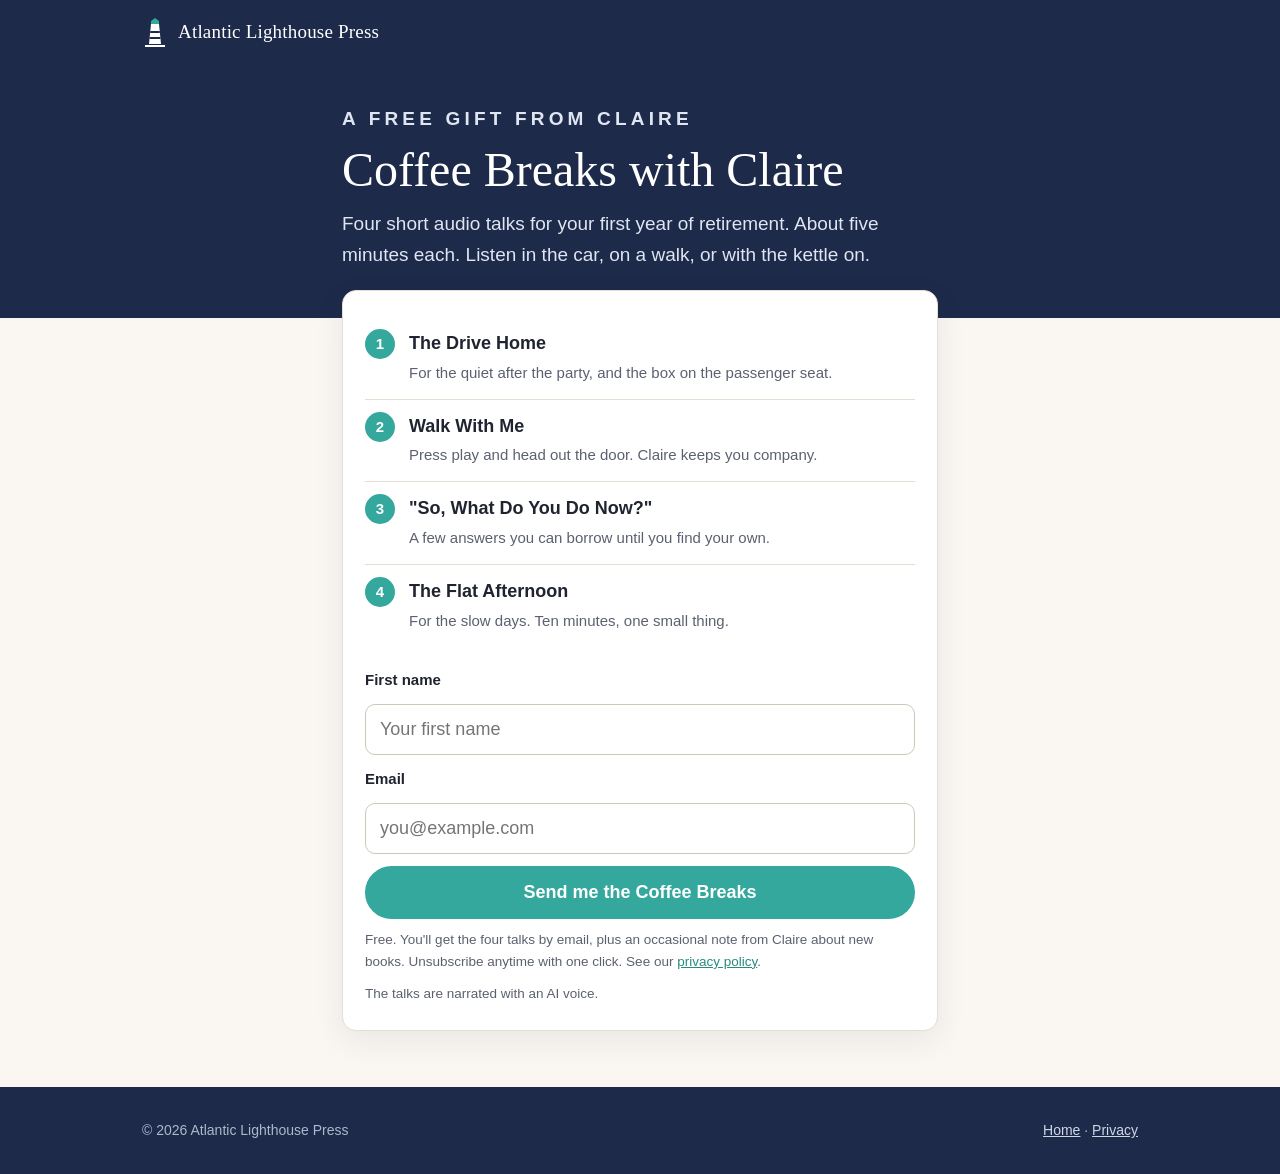
==== claire/index.html @ 7be4903c "Add files via upload" ====
<!DOCTYPE html>
<html lang="en">
<head>
<meta charset="utf-8">
<meta name="viewport" content="width=device-width, initial-scale=1">
<title>Coffee Breaks with Claire · A free gift from Claire Penrose</title>
<meta name="description" content="Four short audio talks for your first year of retirement, from Claire Penrose, author of Retirement for Women: The First 52 Weeks.">
<meta name="robots" content="noindex">
<link rel="stylesheet" href="../assets/style.css">
</head>
<body>

<header class="top">
  <div class="wrap">
    <a class="brand" href="../">
      <svg width="26" height="30" viewBox="0 0 26 30" aria-hidden="true"><path d="M13 1l4 3v3H9V4z" fill="#35a89e"/><path d="M9 7h8l2 20H7z" fill="#fff"/><path d="M8.2 15h9.6M7.6 21h10.8" stroke="#1d2a4a" stroke-width="2"/><path d="M3 29h20" stroke="#fff" stroke-width="2"/></svg>
      Atlantic Lighthouse Press
    </a>
  </div>
</header>

<div class="gift-hero">
  <div class="wrap narrow">
    <p class="kicker">A free gift from Claire</p>
    <h1>Coffee Breaks with Claire</h1>
    <p>Four short audio talks for your first year of retirement. About five minutes each. Listen in the car, on a walk, or with the kettle on.</p>
  </div>
</div>

<main class="wrap narrow" style="padding-bottom:56px">
  <div class="card">
    <ul class="episodes">
      <li><span class="n">1</span><div><b>The Drive Home</b><span>For the quiet after the party, and the box on the passenger seat.</span></div></li>
      <li><span class="n">2</span><div><b>Walk With Me</b><span>Press play and head out the door. Claire keeps you company.</span></div></li>
      <li><span class="n">3</span><div><b>"So, What Do You Do Now?"</b><span>A few answers you can borrow until you find your own.</span></div></li>
      <li><span class="n">4</span><div><b>The Flat Afternoon</b><span>For the slow days. Ten minutes, one small thing.</span></div></li>
    </ul>

    <!-- KIT FORM: replace this form with the Kit embed once the account is set up -->
    <form class="signup" id="signup" action="#" method="post">
      <label for="fname">First name</label>
      <input type="text" id="fname" name="first_name" autocomplete="given-name" placeholder="Your first name">
      <label for="email">Email</label>
      <input type="email" id="email" name="email_address" autocomplete="email" placeholder="you@example.com" required>
      <button class="btn" type="submit">Send me the Coffee Breaks</button>
    </form>
    <p class="fine">Free. You'll get the four talks by email, plus an occasional note from Claire about new books. Unsubscribe anytime with one click. See our <a href="../privacy/">privacy policy</a>.</p>
    <p class="fine">The talks are narrated with an AI voice.</p>
  </div>
</main>

<footer>
  <div class="wrap">
    <span>© 2026 Atlantic Lighthouse Press</span>
    <span><a href="../">Home</a> · <a href="../privacy/">Privacy</a></span>
  </div>
</footer>

<script>
// Temporary until the Kit form is connected.
document.getElementById('signup').addEventListener('submit', function (e) {
  e.preventDefault();
  this.outerHTML = '<p class="note"><b>Almost ready.</b> The Coffee Breaks are being recorded right now. Please check back in a few days.</p>';
});
</script>
</body>
</html>
---- assets/style.css ----
:root{
  --navy:#1d2a4a;
  --navy-2:#253457;
  --teal:#35a89e;
  --teal-dark:#2a8a81;
  --paper:#faf7f2;
  --ink:#1f2430;
  --muted:#5b6170;
  --line:#e4ded3;
  --radius:14px;
  --serif: Georgia, "Iowan Old Style", "Palatino Linotype", Palatino, serif;
  --sans: -apple-system, BlinkMacSystemFont, "Segoe UI", Roboto, Helvetica, Arial, sans-serif;
}
*{box-sizing:border-box}
html{-webkit-text-size-adjust:100%}
body{margin:0;background:var(--paper);color:var(--ink);font-family:var(--sans);font-size:18px;line-height:1.6}
a{color:var(--teal-dark)}
img{max-width:100%;display:block}
.wrap{max-width:1040px;margin:0 auto;padding:0 22px}
.narrow{max-width:640px}

/* header */
.top{background:var(--navy);color:#fff}
.top .wrap{display:flex;align-items:center;justify-content:space-between;min-height:64px;gap:16px}
.brand{display:flex;align-items:center;gap:10px;color:#fff;text-decoration:none;font-family:var(--serif);font-size:19px;letter-spacing:.01em}
.brand svg{flex:none}
.top nav a{color:#cfd6e6;text-decoration:none;font-size:15px;margin-left:18px}
.top nav a:hover{color:#fff}

/* hero */
.hero{background:var(--navy);color:#fff;padding:56px 0 72px;position:relative;overflow:hidden}
.hero:after{content:"";position:absolute;right:-120px;bottom:-220px;width:520px;height:520px;border-radius:50%;background:var(--teal);opacity:.9}
.hero .wrap{position:relative;z-index:1}
.kicker{font-size:13px;letter-spacing:.22em;text-transform:uppercase;color:#9fe0d8;font-weight:600;margin:0 0 14px}
.hero h1{font-family:var(--serif);font-weight:normal;font-size:clamp(34px,6vw,56px);line-height:1.1;margin:0 0 18px;max-width:14em}
.hero p.lead{font-size:20px;color:#dfe5f1;max-width:32em;margin:0 0 28px}
.btn{display:inline-block;background:var(--teal);color:#fff;text-decoration:none;font-weight:600;padding:14px 24px;border-radius:999px;border:0;font-size:17px;cursor:pointer}
.btn:hover{background:var(--teal-dark)}
.btn.ghost{background:transparent;border:1.5px solid #fff}

/* sections */
section{padding:64px 0}
h2{font-family:var(--serif);font-weight:normal;font-size:clamp(28px,4vw,38px);line-height:1.2;margin:0 0 10px}
.sub{color:var(--muted);margin:0 0 36px;max-width:36em}

/* books */
.books{display:grid;grid-template-columns:repeat(auto-fit,minmax(260px,1fr));gap:28px}
.book{background:#fff;border:1px solid var(--line);border-radius:var(--radius);overflow:hidden;display:flex;flex-direction:column}
.cover{aspect-ratio:2/3;background:var(--navy);color:#fff;display:flex;flex-direction:column;justify-content:space-between;padding:22px 20px;position:relative;overflow:hidden}
.cover:before{content:"";position:absolute;left:-30%;right:-30%;top:-40%;height:78%;border-radius:0 0 50% 50%;background:var(--teal)}
.cover > *{position:relative}
.cover .c-k{font-size:11px;letter-spacing:.2em;text-transform:uppercase;font-weight:700;text-align:center}
.cover .c-t{font-family:var(--sans);font-weight:800;font-size:34px;line-height:.95;text-align:center;text-transform:uppercase;margin-top:8px}
.cover .c-a{font-family:var(--serif);font-size:18px;text-align:center}
.cover.warm{background:#5a3a4e}
.cover.warm:before{background:#e3a07a}
.cover.sky{background:#24425e}
.cover.sky:before{background:#9cc6d8}
.book .info{padding:20px 20px 24px;display:flex;flex-direction:column;gap:8px;flex:1}
.book h3{font-family:var(--serif);font-weight:normal;font-size:22px;line-height:1.25;margin:0}
.book .by{color:var(--muted);font-size:15px;margin:0}
.book p{margin:0;font-size:16px}
.book .actions{margin-top:auto;padding-top:12px;display:flex;gap:10px;flex-wrap:wrap}
.book .actions a{font-size:15px;padding:10px 16px}
.tag{display:inline-block;font-size:12px;letter-spacing:.12em;text-transform:uppercase;font-weight:700;color:var(--teal-dark)}

/* about band */
.band{background:#efe9df}
.band .grid{display:grid;grid-template-columns:1fr 1fr;gap:40px;align-items:center}
@media(max-width:760px){.band .grid{grid-template-columns:1fr}}

/* gift page */
.gift-hero{background:var(--navy);color:#fff;padding:40px 0 48px}
.gift-hero .kicker{margin-bottom:10px}
.gift-hero h1{font-family:var(--serif);font-weight:normal;font-size:clamp(32px,7vw,48px);line-height:1.1;margin:0 0 12px}
.gift-hero p{color:#dfe5f1;margin:0;font-size:19px}
.card{background:#fff;border:1px solid var(--line);border-radius:var(--radius);padding:26px 22px;margin-top:-28px;position:relative;box-shadow:0 10px 30px rgba(29,42,74,.08)}
.episodes{list-style:none;padding:0;margin:0 0 22px}
.episodes li{display:flex;gap:14px;padding:12px 0;border-bottom:1px solid var(--line)}
.episodes li:last-child{border-bottom:0}
.episodes .n{flex:none;width:30px;height:30px;border-radius:50%;background:var(--teal);color:#fff;font-weight:700;display:flex;align-items:center;justify-content:center;font-size:15px}
.episodes b{display:block;font-weight:600}
.episodes span{color:var(--muted);font-size:15px}
form.signup{display:flex;flex-direction:column;gap:12px}
form.signup label{font-size:15px;font-weight:600}
form.signup input[type=text],form.signup input[type=email]{width:100%;font-size:18px;padding:14px 14px;border:1.5px solid #cfc7ba;border-radius:10px;background:#fff}
form.signup input:focus{outline:none;border-color:var(--teal)}
form.signup .btn{width:100%;font-size:18px;padding:16px}
.fine{font-size:13.5px;color:var(--muted);margin:10px 0 0}
.note{font-size:15px;color:var(--muted)}

/* text pages */
.text h1{font-family:var(--serif);font-weight:normal;font-size:38px;margin:40px 0 10px}
.text h2{font-size:24px;margin-top:32px}

/* footer */
footer{background:var(--navy);color:#aeb7cb;font-size:14px;padding:32px 0}
footer .wrap{display:flex;justify-content:space-between;gap:16px;flex-wrap:wrap}
footer a{color:#cfd6e6}
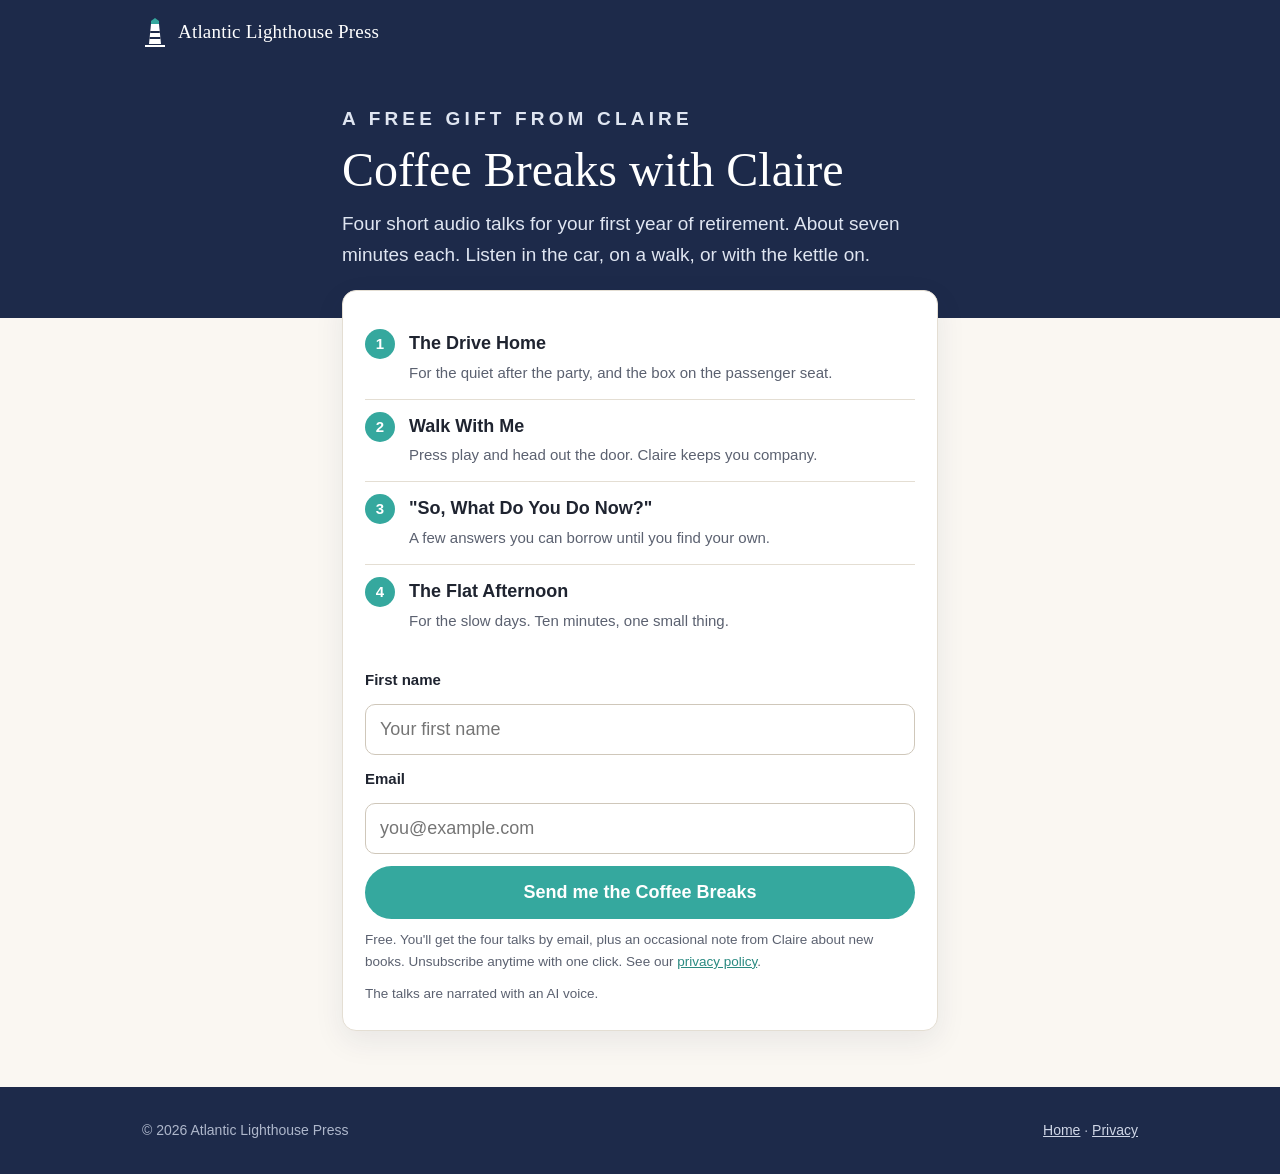
==== commit 492b9194: "Claire page: about seven minutes each" ====
--- a/claire/index.html
+++ b/claire/index.html
@@ -23,7 +23,7 @@
   <div class="wrap narrow">
     <p class="kicker">A free gift from Claire</p>
     <h1>Coffee Breaks with Claire</h1>
-    <p>Four short audio talks for your first year of retirement. About five minutes each. Listen in the car, on a walk, or with the kettle on.</p>
+    <p>Four short audio talks for your first year of retirement. About seven minutes each. Listen in the car, on a walk, or with the kettle on.</p>
   </div>
 </div>
 
@@ -36,10 +36,10 @@
       <li><span class="n">4</span><div><b>The Flat Afternoon</b><span>For the slow days. Ten minutes, one small thing.</span></div></li>
     </ul>
 
-    <!-- KIT FORM: replace this form with the Kit embed once the account is set up -->
-    <form class="signup" id="signup" action="#" method="post">
+    <!-- Kit form 10194839 (Claire - Coffee Breaks). After signup Kit redirects to /claire/thanks/; after confirming, to /claire/listen/ -->
+    <form class="signup" id="signup" action="https://app.kit.com/forms/10194839/subscriptions" method="post">
       <label for="fname">First name</label>
-      <input type="text" id="fname" name="first_name" autocomplete="given-name" placeholder="Your first name">
+      <input type="text" id="fname" name="fields[first_name]" autocomplete="given-name" placeholder="Your first name">
       <label for="email">Email</label>
       <input type="email" id="email" name="email_address" autocomplete="email" placeholder="you@example.com" required>
       <button class="btn" type="submit">Send me the Coffee Breaks</button>
@@ -56,12 +56,5 @@
   </div>
 </footer>
 
-<script>
-// Temporary until the Kit form is connected.
-document.getElementById('signup').addEventListener('submit', function (e) {
-  e.preventDefault();
-  this.outerHTML = '<p class="note"><b>Almost ready.</b> The Coffee Breaks are being recorded right now. Please check back in a few days.</p>';
-});
-</script>
 </body>
 </html>
--- a/assets/style.css
+++ b/assets/style.css
@@ -97,3 +97,7 @@
 footer{background:var(--navy);color:#aeb7cb;font-size:14px;padding:32px 0}
 footer .wrap{display:flex;justify-content:space-between;gap:16px;flex-wrap:wrap}
 footer a{color:#cfd6e6}
+
+.cover-img{display:block;width:100%;height:auto;aspect-ratio:2/3;object-fit:cover}
+.book .actions .btn.soon{background:#e7e2d9;color:#5b6170;cursor:default;box-shadow:none;font-size:15px;padding:10px 16px}
+.book .actions a.link{background:none;padding:10px 2px;color:var(--teal-dark);font-weight:600;text-decoration:underline}
